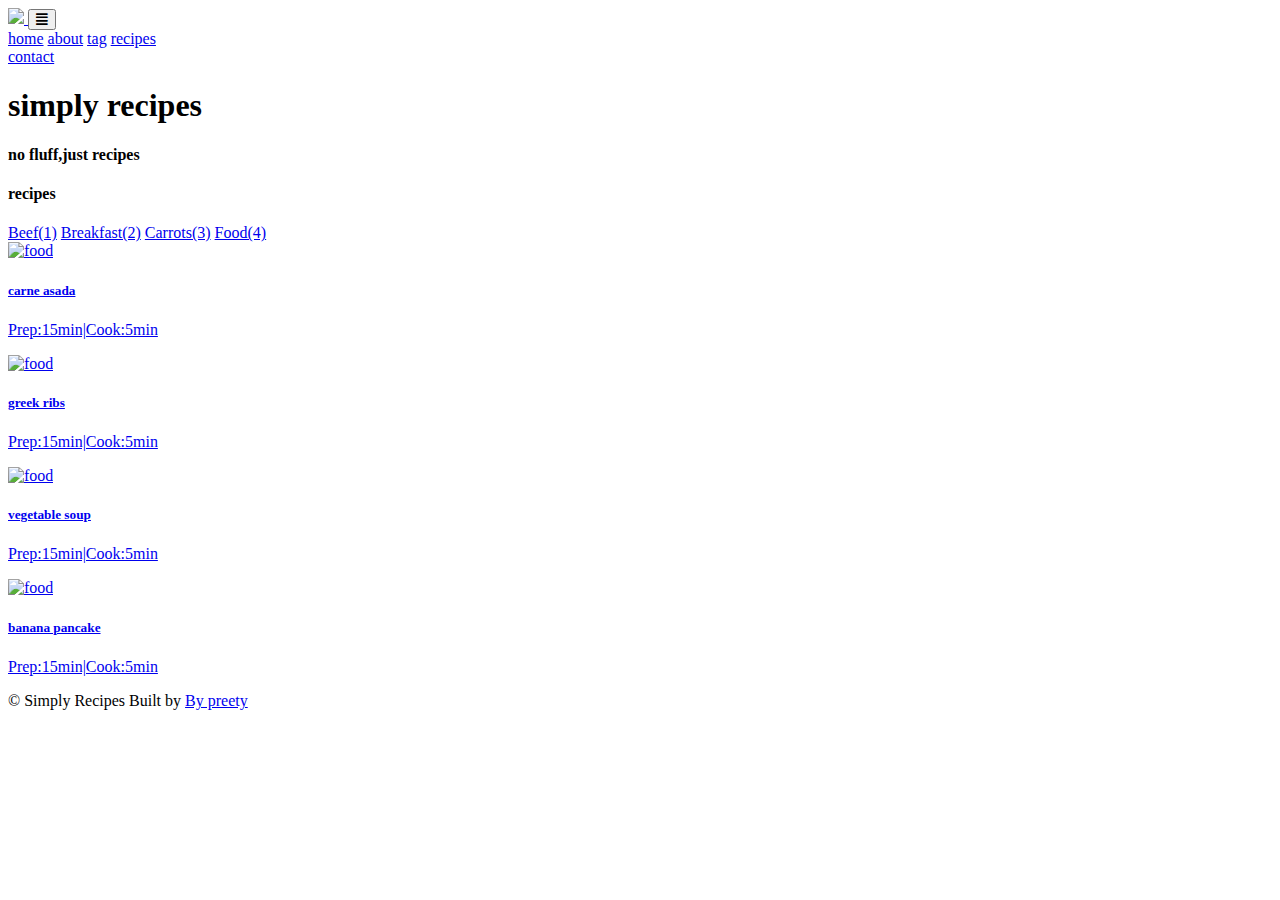
==== index.html @ 04be9efa "Add files via upload" ====
<!DOCTYPE html>
<html lang="en">
  <head>
    <meta charset="UTF-8" />
    <meta http-equiv="X-UA-Compatible" content="IE=edge" />
    <meta name="viewport" content="width=device-width, initial-scale=1.0" />
    <title>Simply Recipes || Starter</title>
    <!-- favicon -->
    <link rel="shortcut icon" href="./assets/favicon.ico" type="image/x-icon" />
    <!-- normalize -->
    <link rel="stylesheet" href="./css/normalize.css" />
    <!-- font-awesome -->
    <link
      rel="stylesheet"
      href="https://cdnjs.cloudflare.com/ajax/libs/font-awesome/5.14.0/css/all.min.css"
    />
    <!-- main css -->
    <link rel="stylesheet" href="./css/main.css" />
  </head>
  <body>
    
    <nav class="navbar">
      <div class="nav-center">
      <div class="nav-header">
      <a href="index.html" class="nav-logo">
        <img src="./assets/logo.svg" class="nav-logo-image">
    </a>
    <button class="nav-btn btn">
      <i class="fas fa-align-justify"></i>

     </button>
   </div>
   <div class="nav-links ">
     <a href="index.html" class="nav-link">home</a>
     <a href="about.html" class="nav-link">about</a>
     <a href="tags.html" class="nav-link">tag</a>
     <a href="recipes.html" class="nav-link">recipes</a>
     <div class="nav-link contact-link">
      <a href="contact.html" class="btn">contact</a>
    </div>
     
   </div>

 </div>

    </nav>

    <main class="page">
      <header class="hero">
        <div class="hero-container">
          <div class="hero-text">
            <h1>simply recipes</h1>
            <h4>no fluff,just recipes</h4>
          </div>
        </div>
      </header>
      <section class="recipes-container">
        <div class="tags-container">
          <h4>recipes</h4>
          <div class="tags-list">
            <a href="tag-template.html">Beef(1)</a>
            <a href="tag-template.html">Breakfast(2)</a>
            <a href="tag-template.html">Carrots(3)</a>
            <a href="tag-template.html">Food(4)</a>
            
          </div>
          
        </div>
        <div class="recipes-list">
          <a href="single-recipe.html" class="recipe">
            <img src="./assets/recipes/recipe-1.jpeg" alt="food" class="img recipe-img"/>
            <h5> carne asada</h5>
            <p> Prep:15min|Cook:5min</p>
          </a>
          <a href="single-recipe.html" class="recipe">
            <img src="./assets/recipes/recipe-2.jpeg" alt="food" class="img recipe-img"/>
            <h5>greek ribs</h5>
            <p> Prep:15min|Cook:5min</p>
          </a>

            <a href="single-recipe.html" class="recipe">
            <img src="./assets/recipes/recipe-3.jpeg" alt="food" class="img recipe-img"/>
            <h5> vegetable soup</h5>
            <p> Prep:15min|Cook:5min</p>
          </a>
          <a href="single-recipe.html" class="recipe">
            <img src="./assets/recipes/recipe-4.jpeg" alt="food" class="img recipe-img"/>
            <h5>banana pancake</h5>
            <p> Prep:15min|Cook:5min</p>
          </a>






            
          </div>
      </section>
      
    </main>
    <footer class="page-footer">
      <p>&copy;<span id="date"></span>
        <span class="footer-logo">Simply Recipes
          
        </span>
        Built by <a href="https://www.linkedin.com/in/preety-rani-757332203/">By preety</a>
        </p>
    </footer>
    <script type="text/javascript" src="./js/app.js"></script>
   
    
  </body>
</html>
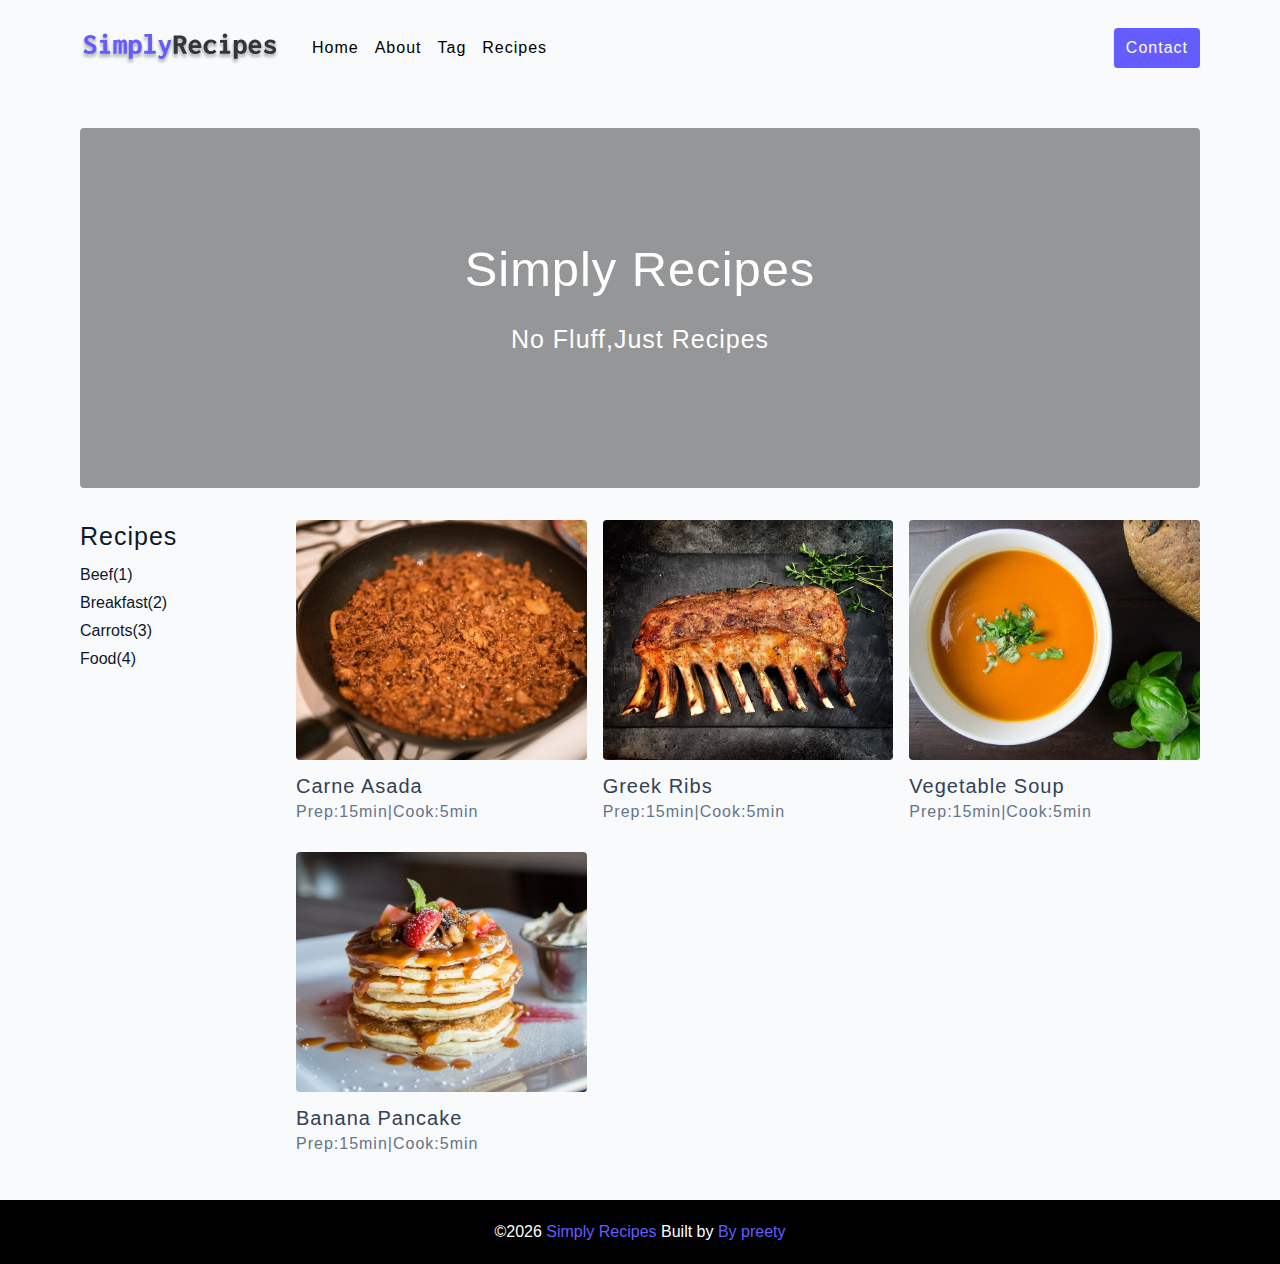
==== commit 9b7bde87: "Update index.html" ====
--- a/index.html
+++ b/index.html
@@ -6,16 +6,16 @@
     <meta name="viewport" content="width=device-width, initial-scale=1.0" />
     <title>Simply Recipes || Starter</title>
     <!-- favicon -->
-    <link rel="shortcut icon" href="./assets/favicon.ico" type="image/x-icon" />
+    <link rel="shortcut icon" href="favicon.ico" type="image/x-icon" />
     <!-- normalize -->
-    <link rel="stylesheet" href="./css/normalize.css" />
+    <link rel="stylesheet" href="normalize.css" />
     <!-- font-awesome -->
     <link
       rel="stylesheet"
       href="https://cdnjs.cloudflare.com/ajax/libs/font-awesome/5.14.0/css/all.min.css"
     />
     <!-- main css -->
-    <link rel="stylesheet" href="./css/main.css" />
+    <link rel="stylesheet" href="main.css" />
   </head>
   <body>
     
@@ -23,7 +23,7 @@
       <div class="nav-center">
       <div class="nav-header">
       <a href="index.html" class="nav-logo">
-        <img src="./assets/logo.svg" class="nav-logo-image">
+        <img src="logo.svg" class="nav-logo-image">
     </a>
     <button class="nav-btn btn">
       <i class="fas fa-align-justify"></i>
@@ -68,23 +68,23 @@
         </div>
         <div class="recipes-list">
           <a href="single-recipe.html" class="recipe">
-            <img src="./assets/recipes/recipe-1.jpeg" alt="food" class="img recipe-img"/>
+            <img src="recipe-1.jpeg" alt="food" class="img recipe-img"/>
             <h5> carne asada</h5>
             <p> Prep:15min|Cook:5min</p>
           </a>
           <a href="single-recipe.html" class="recipe">
-            <img src="./assets/recipes/recipe-2.jpeg" alt="food" class="img recipe-img"/>
+            <img src="recipe-2.jpeg" alt="food" class="img recipe-img"/>
             <h5>greek ribs</h5>
             <p> Prep:15min|Cook:5min</p>
           </a>
 
             <a href="single-recipe.html" class="recipe">
-            <img src="./assets/recipes/recipe-3.jpeg" alt="food" class="img recipe-img"/>
+            <img src="recipe-3.jpeg" alt="food" class="img recipe-img"/>
             <h5> vegetable soup</h5>
             <p> Prep:15min|Cook:5min</p>
           </a>
           <a href="single-recipe.html" class="recipe">
-            <img src="./assets/recipes/recipe-4.jpeg" alt="food" class="img recipe-img"/>
+            <img src="recipe-4.jpeg" alt="food" class="img recipe-img"/>
             <h5>banana pancake</h5>
             <p> Prep:15min|Cook:5min</p>
           </a>
@@ -107,7 +107,7 @@
         Built by <a href="https://www.linkedin.com/in/preety-rani-757332203/">By preety</a>
         </p>
     </footer>
-    <script type="text/javascript" src="./js/app.js"></script>
+    <script type="text/javascript" src="app.js"></script>
    
     
   </body>
--- a/main.css
+++ b/main.css
@@ -0,0 +1,789 @@
+*,
+::after,
+::before {
+  box-sizing: border-box;
+}
+/* fonts */
+
+@import url('https://fonts.googleapis.com/css2?family=Roboto:wght@400;500;600&family=Montserrat&display=swap');
+html {
+  font-size: 100%;
+} /*16px*/
+
+:root {
+  /* colors */
+  --primary-100: #e2e0ff;
+  --primary-200: #c1beff;
+  --primary-300: #a29dff;
+  --primary-400: #837dff;
+  --primary-500: #645cff;
+  --primary-600: #504acc;
+  --primary-700: #3c3799;
+  --primary-800: #282566;
+  --primary-900: #141233;
+
+  /* grey */
+  --grey-50: #f8fafc;
+  --grey-100: #f1f5f9;
+  --grey-200: #e2e8f0;
+  --grey-300: #cbd5e1;
+  --grey-400: #94a3b8;
+  --grey-500: #64748b;
+  --grey-600: #475569;
+  --grey-700: #334155;
+  --grey-800: #1e293b;
+  --grey-900: #0f172a;
+  /* rest of the colors */
+  --black: #222;
+  --white: #fff;
+  --red-light: #f8d7da;
+  --red-dark: #842029;
+  --green-light: #d1e7dd;
+  --green-dark: #0f5132;
+
+  /* fonts  */
+  --headingFont: 'Roboto', sans-serif;
+  --bodyFont: 'Nunito', sans-serif;
+  --smallText: 0.7em;
+  /* rest of the vars */
+  --backgroundColor: var(--grey-50);
+  --textColor: var(--grey-900);
+  --borderRadius: 0.25rem;
+  --letterSpacing: 1px;
+  --transition: 0.3s ease-in-out all;
+  --max-width: 1120px;
+  --fixed-width: 600px;
+
+  /* box shadow*/
+  --shadow-1: 0 1px 3px 0 rgba(0, 0, 0, 0.1), 0 1px 2px 0 rgba(0, 0, 0, 0.06);
+  --shadow-2: 0 4px 6px -1px rgba(0, 0, 0, 0.1),
+    0 2px 4px -1px rgba(0, 0, 0, 0.06);
+  --shadow-3: 0 10px 15px -3px rgba(0, 0, 0, 0.1),
+    0 4px 6px -2px rgba(0, 0, 0, 0.05);
+  --shadow-4: 0 20px 25px -5px rgba(0, 0, 0, 0.1),
+    0 10px 10px -5px rgba(0, 0, 0, 0.04);
+}
+
+body {
+  background: var(--backgroundColor);
+  font-family: var(--bodyFont);
+  font-weight: 400;
+  line-height: 1.75;
+  color: var(--textColor);
+}
+
+p {
+  margin-top: 0;
+  margin-bottom: 1.5rem;
+  max-width: 40em;
+}
+
+h1,
+h2,
+h3,
+h4,
+h5 {
+  margin: 0;
+  margin-bottom: 1.38rem;
+  font-family: var(--headingFont);
+  font-weight: 400;
+  line-height: 1.3;
+  text-transform: capitalize;
+  letter-spacing: var(--letterSpacing);
+}
+
+h1 {
+  margin-top: 0;
+  font-size: 3.052rem;
+}
+
+h2 {
+  font-size: 2.441rem;
+}
+
+h3 {
+  font-size: 1.953rem;
+}
+
+h4 {
+  font-size: 1.563rem;
+}
+
+h5 {
+  font-size: 1.25rem;
+}
+
+small,
+.text-small {
+  font-size: var(--smallText);
+}
+
+a {
+  text-decoration: none;
+}
+ul {
+  list-style-type: none;
+  padding: 0;
+}
+
+.img {
+  width: 100%;
+  display: block;
+  object-fit: cover;
+}
+/* buttons */
+
+.btn {
+  cursor: pointer;
+  color: var(--white);
+  background: var(--primary-500);
+  border: transparent;
+  border-radius: var(--borderRadius);
+  letter-spacing: var(--letterSpacing);
+  padding: 0.375rem 0.75rem;
+  box-shadow: var(--shadow-1);
+  transition: var(--transtion);
+  text-transform: capitalize;
+  display: inline-block;
+}
+.btn:hover {
+  background: var(--primary-700);
+  box-shadow: var(--shadow-3);
+}
+.btn-hipster {
+  color: var(--primary-500);
+  background: var(--primary-200);
+}
+.btn-hipster:hover {
+  color: var(--primary-200);
+  background: var(--primary-700);
+}
+.btn-block {
+  width: 100%;
+}
+
+/* alerts */
+.alert {
+  padding: 0.375rem 0.75rem;
+  margin-bottom: 1rem;
+  border-color: transparent;
+  border-radius: var(--borderRadius);
+}
+
+.alert-danger {
+  color: var(--red-dark);
+  background: var(--red-light);
+}
+.alert-success {
+  color: var(--green-dark);
+  background: var(--green-light);
+}
+/* form */
+
+.form {
+  width: 90vw;
+  max-width: var(--fixed-width);
+  background: var(--white);
+  border-radius: var(--borderRadius);
+  box-shadow: var(--shadow-2);
+  padding: 2rem 2.5rem;
+  margin: 3rem auto;
+}
+.form-label {
+  display: block;
+  font-size: var(--smallText);
+  margin-bottom: 0.5rem;
+  text-transform: capitalize;
+  letter-spacing: var(--letterSpacing);
+}
+.form-input,
+.form-textarea {
+  width: 100%;
+  padding: 0.375rem 0.75rem;
+  border-radius: var(--borderRadius);
+  background: var(--backgroundColor);
+  border: 1px solid var(--grey-200);
+}
+
+.form-row {
+  margin-bottom: 1rem;
+}
+
+.form-textarea {
+  height: 7rem;
+}
+::placeholder {
+  font-family: inherit;
+  color: var(--grey-400);
+}
+.form-alert {
+  color: var(--red-dark);
+  letter-spacing: var(--letterSpacing);
+  text-transform: capitalize;
+}
+/* alert */
+
+@keyframes spinner {
+  to {
+    transform: rotate(360deg);
+  }
+}
+
+.loading {
+  width: 6rem;
+  height: 6rem;
+  border: 5px solid var(--grey-400);
+  border-radius: 50%;
+  border-top-color: var(--primary-500);
+  animation: spinner 0.6s linear infinite;
+}
+.loading {
+  margin: 0 auto;
+}
+/* title */
+
+.title {
+  text-align: center;
+}
+
+.title-underline {
+  background: var(--primary-500);
+  width: 7rem;
+  height: 0.25rem;
+  margin: 0 auto;
+  margin-top: -1rem;
+}
+
+/*
+=============== 
+Navbar
+===============
+*/
+.navbar
+{ 
+  display: flex;
+  justify-content: center;
+  align-items: center;
+ }
+ .nav-center{
+  width: 90%;
+  max-width: var(--max-width);
+  /*background: blue;*/
+ }
+ .nav-header
+ {  
+  height: 6rem;
+  display: flex;
+  justify-content: space-between;
+  align-items: center;
+
+  }
+  .nav-logo img{
+    width: 200px;
+    /*background: red;*/
+  display: flex;
+    align-items:center;
+
+
+  }
+  .nav-links{ 
+    display: flex;
+    flex-direction: column;
+    height: 0;
+    overflow: hidden;
+
+   }
+   .show-links
+   { 
+    height: 310px;
+    }
+   .nav-link{ 
+    display: block;
+    text-align: center;
+    text-transform: capitalize;
+    color: black;
+    padding: 1rem 0;
+    letter-spacing: var(--letterSpacing);
+    border-top: 1px solid black;
+    transition:var(--transition);
+  }
+  .nav-link:hover{
+    color: var(--primary-500);
+  }
+  @media screen and (min-width: 992px)
+  { 
+    .nav-btn
+    {
+      display: none;
+    }
+    .navbar{
+      height: 6rem;
+
+    }
+    .nav-center
+    { 
+      display: flex;
+      align-items: center;
+     }
+    .nav-header
+    { 
+      height: auto;
+      margin-right: 2rem;
+     }
+     .nav-links
+     { 
+      height: auto;
+      flex-direction: row;
+      align-items: center;
+      width: 100%;
+      }
+      .nav-link
+      { 
+        padding: 0;
+        border-top: none;
+        margin-right: 1rem;
+        font-size: 1rem;
+       }
+       .contact-link{ 
+        margin-left:auto;
+        margin-right: 0;
+        }
+
+   }
+   .page{
+    width: 90%;
+    /*background: red;*/
+    max-width: var(--max-width);
+    margin: 0 auto;
+    padding-top :2rem;
+    min-height: calc(100vh - 10rem);
+
+   }
+   .page-footer
+   { 
+    height: 4rem;
+    background: black;
+    color: white;
+    display: flex;
+    align-items: center;
+    justify-content: center;
+
+    }
+    .page-footer p{ 
+      margin-bottom: 0;
+     }
+     .footer-logo,.page-footer a{ 
+      color: var(--primary-500);
+
+      }
+      .hero
+      { 
+        height: 40vh;
+        background: url('../assets/main.jpeg') center/cover no-repeat;
+        margin-bottom: 2rem;
+        border-radius: var(--borderRadius);
+        position: relative;
+
+       }
+       .hero-container{
+        position: absolute;
+        width: 100%;
+        height: 100%;
+        top: 0;
+        left: 0;
+        background: rgba(0,0,0,0.4);
+        border-radius: var(--borderRadius);
+        display: flex;
+        align-items: center;
+        justify-content: center;
+
+
+       }
+       .hero-text{
+        text-align: center;
+        color: var(--white);
+
+       }
+       @media screen and (min-width: 768)
+       { 
+        .hero-text h1
+        {
+          font-size: 4rem;
+          margin-bottom: 0;
+        }
+        }
+        .recipes-container{ 
+          display: grid;
+          gap: 2rem 1rem;
+          /*border: 2px solid red;*/
+         }
+         .tags-container{ 
+          /*border: 2px solid  blue;*/
+          order: 1;
+          display: flex;
+          flex-direction:column;
+          padding-bottom: 3rem;
+        } 
+        .recipes-list{ 
+          display: grid;
+          gap: 2rem 1rem;
+          padding-bottom: 3rem;
+          /*border: 2px solid green;*/
+          margin-bottom: 0px;
+
+        }
+        .tags-container h4
+        { 
+          margin-bottom: 0.5rem;
+          font-weight: 500;
+        }
+        .tags-list{ 
+          display: grid;
+          grid-template-columns: 1fr 1fr 1fr;
+        } 
+        .tags-list a{
+          text-transform: capitalize;
+          display: block;
+          color: var(--transition);
+          transition: var(--transition)
+
+         }
+         .tags-list a:hover
+          { 
+            color: var(--primary-500);
+          } 
+          .receipe
+          { 
+            display: block;
+
+           }
+           .recipe-img{ 
+            height: 15rem;
+            border-radius: var(--borderRadius);
+            margin-bottom: 1rem;
+            }
+            .recipe h5{
+            margin-bottom: 0; 
+            line-height: 1;
+            color: var(--grey-700);
+
+             }
+             .recipe p{
+              margin-bottom: 0;
+              line-height: 1;
+              margin-top: 0.5rem;
+              color:var(--grey-500);
+              letter-spacing:var(--letterSpacing);
+            } 
+            @media screen and (min-width: 576px){
+              .recipes-list{ 
+                grid-template-columns: 1fr 1fr;
+               }
+               .recipes-img{ 
+                height: 10rem;
+
+                
+                }
+
+            }
+             @media screen and (min-width: 992px){
+              .recipes-container{ 
+                grid-template-columns: 200px 1fr;
+
+
+               }
+               .receipe p{ 
+                font-size: 0.85rem;
+                }
+               .tags-container{ 
+                order:0;
+                }
+                .tags-list{ 
+                  grid-template-columns: 1fr;
+
+                 }
+
+
+            }
+             @media screen and (min-width: 1200px){
+              .receipe h5{ 
+                font-size: 1.15rem;
+               }
+              .recipes-list
+              { 
+                grid-template-columns: 1fr 1fr 1fr;
+               }
+
+            }
+            .error-page{ 
+              text-align: center;
+              padding-top: 5rem;
+              /*border: 2px solid red;*/
+             }
+             .error-page h1{ 
+              font-size: 9rem;
+              }
+              .featured-title{ 
+                text-align: center;
+               }
+               .about-page h2
+               { 
+                text-transform: none;
+                font-weight: bold;
+                }
+                .about-page p{ 
+                  text-transform: none;
+
+                 }
+               .about-page { 
+                display: grid;
+                gap: 2rem 4rem;
+                padding-bottom: 3rem;
+               /*border: 2rem solid black;*/
+
+
+                }
+                .about-img{ 
+                  border-radius: var(--borderRadius);
+                  height:300px;
+                  /*width: 100%;*/
+
+                 }
+                 @media screen and (min-width: 992px)
+                 { 
+                  .about-page{ 
+                    grid-template-columns: 1fr 1fr;
+                    grid-template-rows: 400px;
+                    align-items: center;
+                   }
+                   .about-img{ 
+                    height: 100%;
+                    }
+                  }
+                  .contact-form{ 
+                    width: 100%;
+                    margin: 0;
+
+                   }
+                   .contact-container
+                   { 
+                    display: grid;
+                    gap: 2rem 3rem;
+                    padding-bottom: 3rem;
+                    }
+                    @media screen and (min-width: 992px){
+                      .contact-container
+                      { 
+                        grid-template-columns: 1fr 1fr;
+                        align-items: center;
+                        grid-template-rows: 400px;
+                       }
+                       .contact-form{ 
+                        height: 100%;
+                        }
+                    }
+                    .tags-wrapper
+                    {
+                    display: grid; 
+                    gap: 2rem;
+                    padding-bottom: 3rem;
+
+                     }
+                    .tag{ 
+                      background: var(--grey-500);
+                      border-radius: var(--borderRadius);
+                    text-align: center;
+                    color: white;
+                    transition: var(--transition);
+                    padding: 0.75rem 0;
+                      
+                      
+
+                     }
+                     .tag:hover
+                     { 
+                      background: var(--primary-500);
+                      }
+                      .tag p{ 
+                        margin-bottom: 0;
+                       }
+                    .tag h5{ 
+                      margin-bottom: 0;
+                      font-weight: 600;
+                      
+
+                     }
+                     @media screen and (min-width: 576px)
+                     {  
+                      .tags-wrapper
+                      {
+                      grid-template-columns:1fr 1fr;
+                    }
+                    }
+                     @media screen and (min-width: 992px)
+                     {  
+                      .tags-wrapper
+                      {
+                      grid-template-columns:1fr 1fr 1fr;
+                    }
+                    }
+                    .recipe-hero
+                    { 
+                      display: grid;
+                      gap: 2rem;
+
+                     }
+                     .recipe-hero-img
+                     { 
+                      height: 300px;
+                      border-radius: var(--borderRadius);
+                      }
+                      .recipe-icons
+                      {  
+                        display: grid;
+                        grid-template-columns: repeat(3,1fr);
+                        gap: 2rem;
+                        margin: 2rem 0;
+                        text-align: center;
+                        
+                        
+
+                       }
+                       .recipe-icons i
+                        { 
+                          
+                          font-size: 1.50rem;
+
+                          color:var(--primary-500);
+
+                         }
+                         .recipe-icons h5,.recipe-icons p
+                         { 
+                          font-size: 0.85rem;
+                          margin-bottom:0;
+                          
+
+                          
+                          }
+                          .recipe-icons p
+                          {
+                            color: var(--grey-600);
+
+                          }
+                          .recipe-tags
+                          { 
+                            
+                            display: flex;
+                            align-items: center;
+                            flex-wrap: wrap;
+                            font-size: 0.7em;
+                            font-weight: 600;
+                          }
+                          .recipe-tags a
+                          {
+                            background: var(--primary-500);
+                            color: var(--white);
+                            padding: 0.05rem 0.5rem;
+                            border-radius: var(--borderRadius);
+                            margin: 0 0.25rem;
+                          }
+                           @media screen and (min-width: 992px){
+                            .recipe-hero
+                            { 
+                              grid-template-columns: 1fr 1fr;
+                               grid-template-rows: 450px;
+
+                              }
+                              .recipe-hero-img
+                              { 
+                                height: 90%;
+                               }
+                            }
+                            .recipe-content{ 
+                              padding: 3rem 0;
+                              display: grid;
+                              gap: 2rem 5rem;
+
+                             }
+                             @media screen and (min-width: 992px){
+                            .recipe-content
+                            { 
+                              grid-template-columns: 1fr 1fr;
+                               /*grid-template-rows: 400px;*/
+
+                              }
+                            }
+                            .single-instruction header{ 
+                              display: grid;
+                              grid-template-columns: auto 1fr;
+                              gap: 1.5rem;
+                              align-items: center;
+
+                             }
+                             .single-instruction header div{ 
+                              height: 2px;
+                              
+                              background: var(--grey-300);
+
+                              }
+                              .single-instruction header p{
+                                text-transform: uppercase;
+                                font-weight: 600;
+                                margin-bottom: 0;
+                                color: var(--primary-500);
+
+
+                               }
+                               .single-instruction p{ 
+                                color: var(--grey-700);
+                                }
+                                .second-column
+                                { 
+                                  display: grid;
+                                  row-gap: 2rem;
+
+                                 }
+                                 .single-ingredient{ 
+                                  border-bottom: 2px solid var(--grey-300);
+                                  padding-bottom: 0.75rem;
+                                  color: var(--grey-700);
+
+                                  }
+                                  .single-tool{ 
+                                    color: var(--primary-500);
+                                  border-bottom: 2px solid var(--grey-300);
+                                   padding-bottom: 0.75rem;
+
+
+                                  }
+
+
+
+
+
+                            
+                          
+                            
+                            
+
+
+                           
+                      
+
+              
+
+          
+
+
+          
+          
+          
+
+
+
+
+
+
+    
+
+
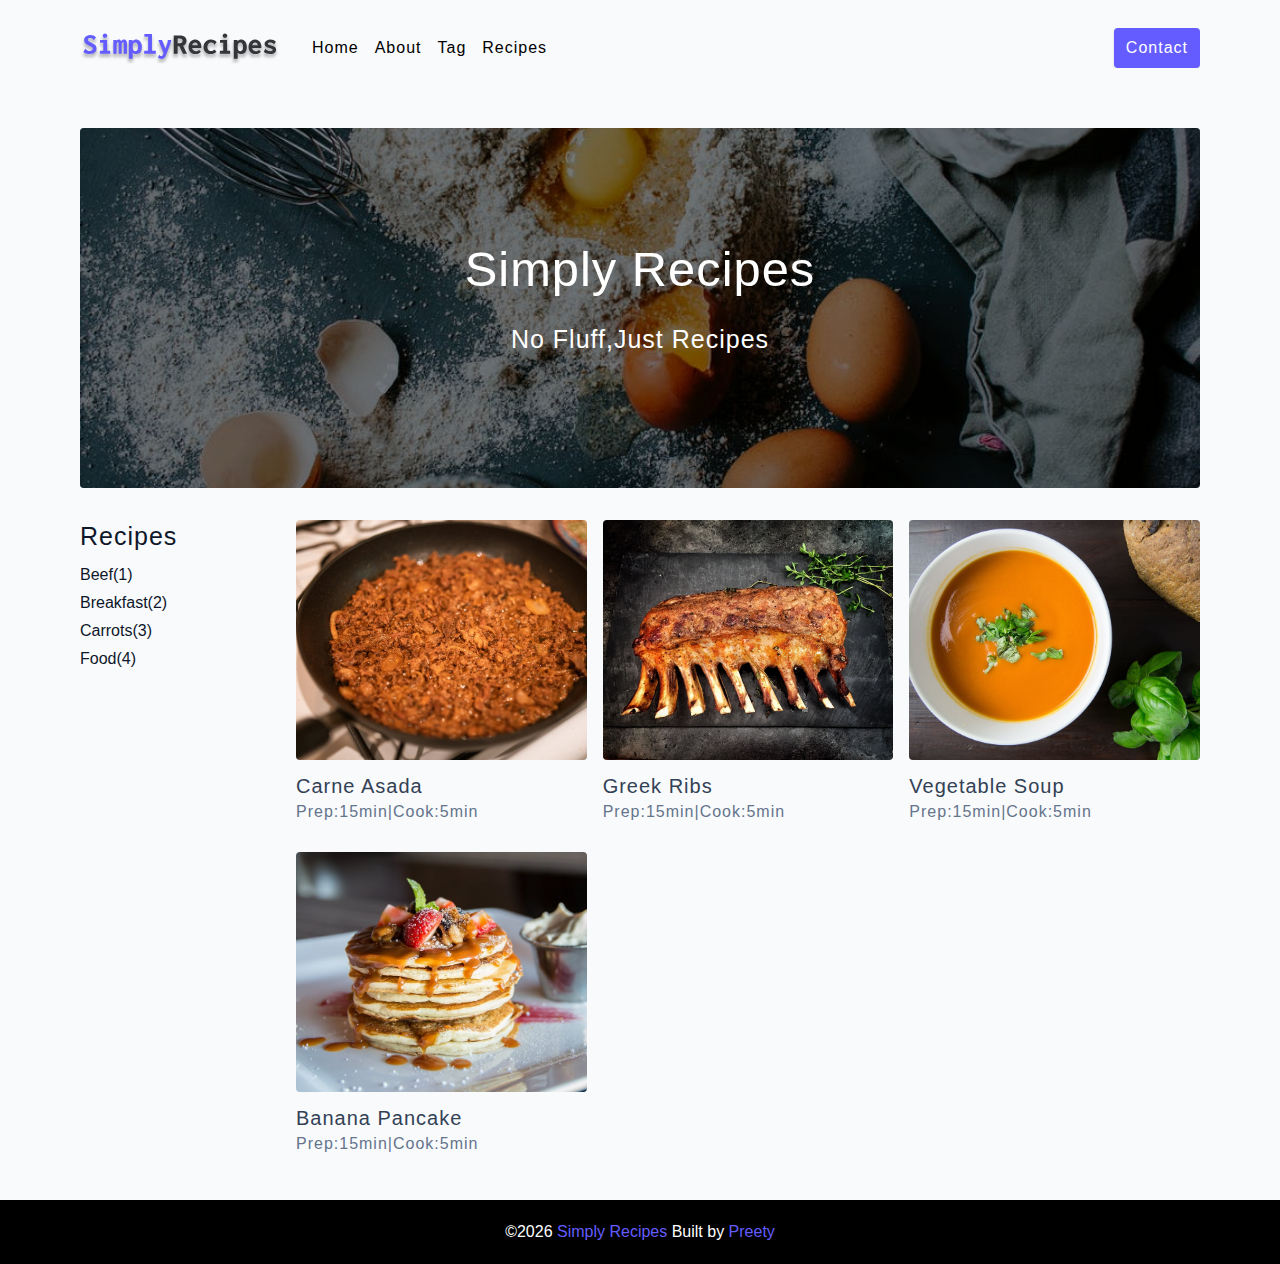
==== commit 3f10a7ac: "Update index.html" ====
--- a/index.html
+++ b/index.html
@@ -104,7 +104,7 @@
         <span class="footer-logo">Simply Recipes
           
         </span>
-        Built by <a href="https://www.linkedin.com/in/preety-rani-757332203/">By preety</a>
+        Built by <a href="https://www.linkedin.com/in/preety-rani-757332203/"> Preety</a>
         </p>
     </footer>
     <script type="text/javascript" src="app.js"></script>
--- a/main.css
+++ b/main.css
@@ -379,7 +379,7 @@
       .hero
       { 
         height: 40vh;
-        background: url('../assets/main.jpeg') center/cover no-repeat;
+        background: url('main.jpeg') center/cover no-repeat;
         margin-bottom: 2rem;
         border-radius: var(--borderRadius);
         position: relative;
